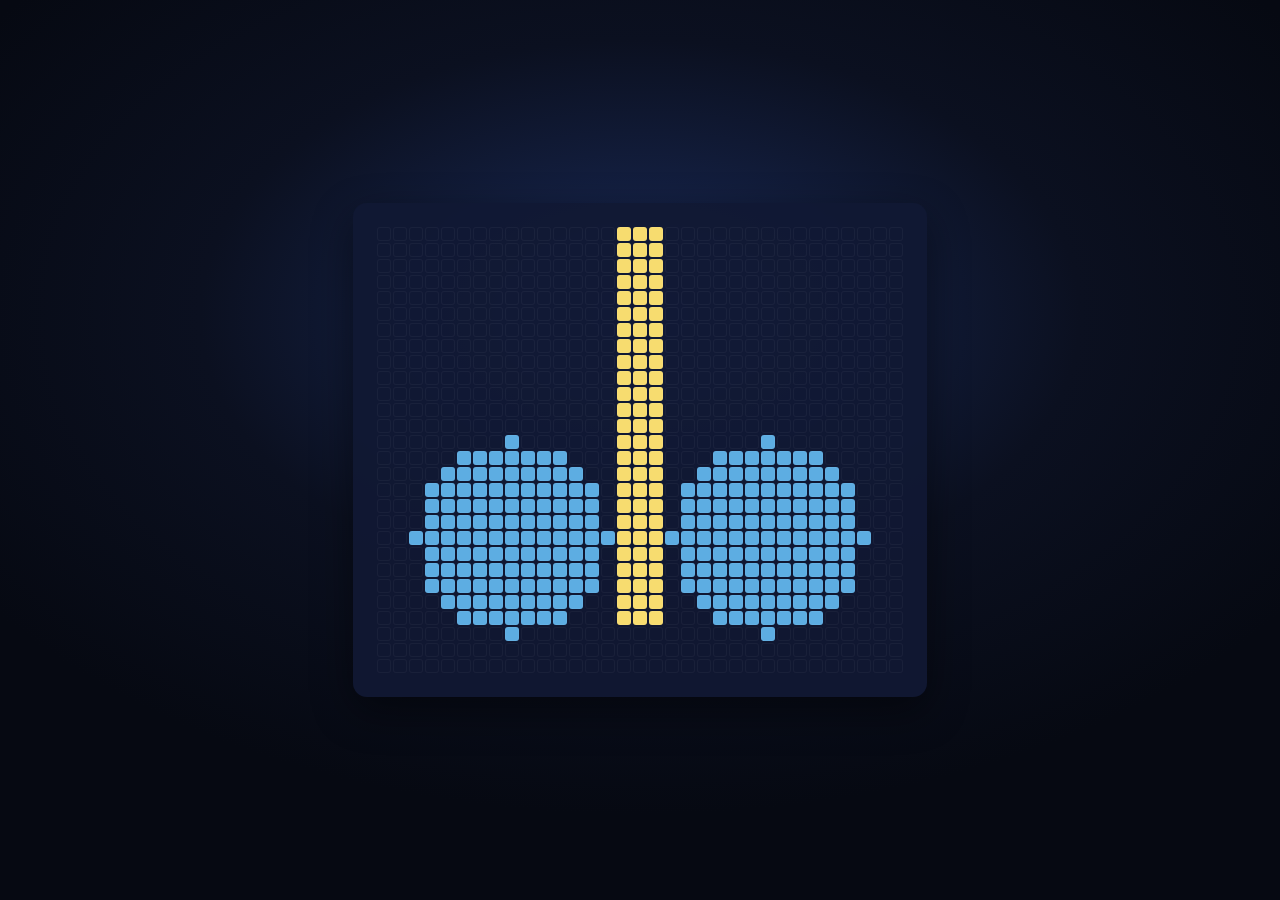
==== index.html @ 85f66463 "commit inicial" ====
<!doctype html>
<html lang="pt-br">
<head>
<meta charset="utf-8" />
<meta name="viewport" content="width=device-width, initial-scale=1" />
<title>Mapa Pixel</title>

<style>
  :root{
    --bg:#0b1020;
    --px:14px;
    --gap:2px;
  }

  body{
    margin:0;
    min-height:100vh;
    display:grid;
    place-items:center;
    background: radial-gradient(800px 500px at 50% 35%, #1a2b5a 0%, var(--bg) 55%, #060912 100%);
    font-family: system-ui, -apple-system, Segoe UI, Roboto, Arial, sans-serif;
  }

  .pixel{
    display:grid;
    grid-template-columns: repeat(var(--w), var(--px));
    grid-template-rows: repeat(var(--h), var(--px));
    gap: var(--gap);
    padding:24px;
    background: rgba(17,24,51,.92);
    border-radius:14px;
    box-shadow: 0 14px 40px rgba(0,0,0,.45);
  }

  .p{
    width:var(--px);
    height:var(--px);
    border-radius:3px;
    background: transparent;
    box-shadow: inset 0 0 0 1px rgba(255,255,255,.04);
  }
</style>
</head>

<body>

<div class="pixel" id="mapa" style="--w:33; --h:28;"></div>

<script>
const w = 33;
const h = 28;

const cor_circulo = "#5dade2";
const cor_coluna = "#f7dc6f";
const vazio = null;

const grid = Array.from({ length: h }, () => Array.from({ length: w }, () => vazio));

// centro da coluna
const xc = Math.floor(w / 2);

// coluna grossa (3 de largura)
const largura = 1; // -1,0,+1 => 3 pixels

// === círculos (mantém exatamente onde estavam) ===
const y_base_circulos = 13;
const raio = 6;

const y_centro = y_base_circulos + raio;
const x_esq = (xc - largura - 1) - raio;
const x_dir = (xc + largura + 1) + raio;

function dentro_do_circulo(x, y, x0, y0, r){
  const dx = x - x0;
  const dy = y - y0;
  return (dx*dx + dy*dy) <= (r*r);
}

// desenha círculos primeiro
for (let y = 0; y < h; y++){
  for (let x = 0; x < w; x++){
    const esq = dentro_do_circulo(x, y, x_esq, y_centro, raio);
    const dir = dentro_do_circulo(x, y, x_dir, y_centro, raio);
    if (esq || dir) grid[y][x] = cor_circulo;
  }
}

// === coluna (reta e esticada pra grudar na base de baixo) ===
// estica até a base visual (mesmo nível do fundo dos círculos)
const y_topo_coluna = 0;
const y_fim_coluna = Math.min(h - 1, y_base_circulos + (raio * 2) - 1); // chega no "chão" dos círculos

for (let y = y_topo_coluna; y <= y_fim_coluna; y++){
  for (let dx = -largura; dx <= largura; dx++){
    grid[y][xc + dx] = cor_coluna; // reta, sem afinar
  }
}

// render
const mapa = document.getElementById("mapa");
for (let y = 0; y < h; y++){
  for (let x = 0; x < w; x++){
    const d = document.createElement("div");
    d.className = "p";
    if (grid[y][x]) d.style.background = grid[y][x];
    mapa.appendChild(d);
  }
}
</script>

</body>
</html>
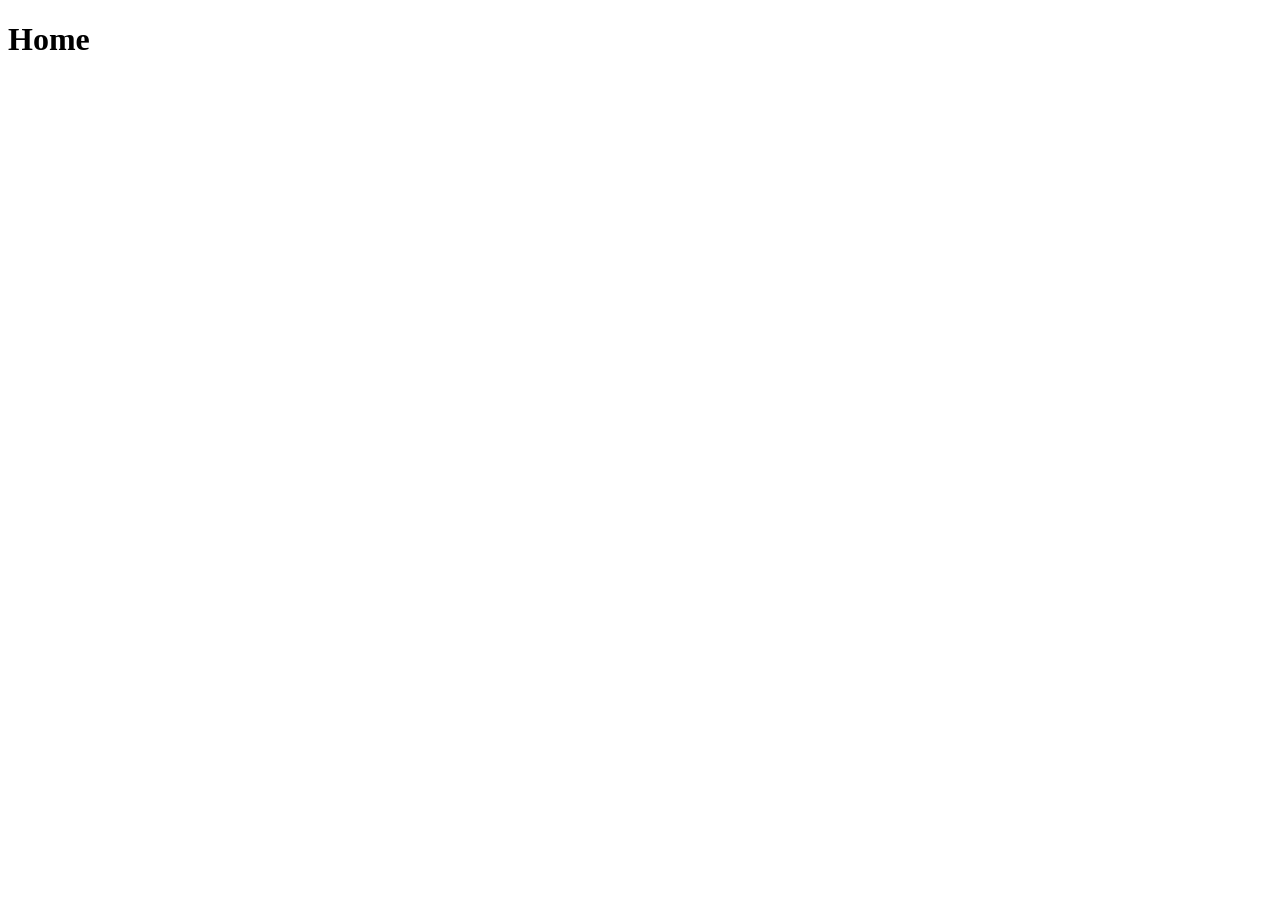
==== commit 44e466ef: "lab03 google maps" ====
--- a/index.html
+++ b/index.html
@@ -1,112 +1,14 @@
-<!doctype html>
-<html lang="pt-br">
+<!DOCTYPE html>
+<html lang="en">
+
 <head>
-<meta charset="utf-8" />
-<meta name="viewport" content="width=device-width, initial-scale=1" />
-<title>Mapa Pixel</title>
-
-<style>
-  :root{
-    --bg:#0b1020;
-    --px:14px;
-    --gap:2px;
-  }
-
-  body{
-    margin:0;
-    min-height:100vh;
-    display:grid;
-    place-items:center;
-    background: radial-gradient(800px 500px at 50% 35%, #1a2b5a 0%, var(--bg) 55%, #060912 100%);
-    font-family: system-ui, -apple-system, Segoe UI, Roboto, Arial, sans-serif;
-  }
-
-  .pixel{
-    display:grid;
-    grid-template-columns: repeat(var(--w), var(--px));
-    grid-template-rows: repeat(var(--h), var(--px));
-    gap: var(--gap);
-    padding:24px;
-    background: rgba(17,24,51,.92);
-    border-radius:14px;
-    box-shadow: 0 14px 40px rgba(0,0,0,.45);
-  }
-
-  .p{
-    width:var(--px);
-    height:var(--px);
-    border-radius:3px;
-    background: transparent;
-    box-shadow: inset 0 0 0 1px rgba(255,255,255,.04);
-  }
-</style>
+    <meta charset="UTF-8">
+    <meta name="viewport" content="width=device-width, initial-scale=1.0">
+    <title>Home</title>
 </head>
 
 <body>
+    <h1>Home</h1>
+</body>
 
-<div class="pixel" id="mapa" style="--w:33; --h:28;"></div>
-
-<script>
-const w = 33;
-const h = 28;
-
-const cor_circulo = "#5dade2";
-const cor_coluna = "#f7dc6f";
-const vazio = null;
-
-const grid = Array.from({ length: h }, () => Array.from({ length: w }, () => vazio));
-
-// centro da coluna
-const xc = Math.floor(w / 2);
-
-// coluna grossa (3 de largura)
-const largura = 1; // -1,0,+1 => 3 pixels
-
-// === círculos (mantém exatamente onde estavam) ===
-const y_base_circulos = 13;
-const raio = 6;
-
-const y_centro = y_base_circulos + raio;
-const x_esq = (xc - largura - 1) - raio;
-const x_dir = (xc + largura + 1) + raio;
-
-function dentro_do_circulo(x, y, x0, y0, r){
-  const dx = x - x0;
-  const dy = y - y0;
-  return (dx*dx + dy*dy) <= (r*r);
-}
-
-// desenha círculos primeiro
-for (let y = 0; y < h; y++){
-  for (let x = 0; x < w; x++){
-    const esq = dentro_do_circulo(x, y, x_esq, y_centro, raio);
-    const dir = dentro_do_circulo(x, y, x_dir, y_centro, raio);
-    if (esq || dir) grid[y][x] = cor_circulo;
-  }
-}
-
-// === coluna (reta e esticada pra grudar na base de baixo) ===
-// estica até a base visual (mesmo nível do fundo dos círculos)
-const y_topo_coluna = 0;
-const y_fim_coluna = Math.min(h - 1, y_base_circulos + (raio * 2) - 1); // chega no "chão" dos círculos
-
-for (let y = y_topo_coluna; y <= y_fim_coluna; y++){
-  for (let dx = -largura; dx <= largura; dx++){
-    grid[y][xc + dx] = cor_coluna; // reta, sem afinar
-  }
-}
-
-// render
-const mapa = document.getElementById("mapa");
-for (let y = 0; y < h; y++){
-  for (let x = 0; x < w; x++){
-    const d = document.createElement("div");
-    d.className = "p";
-    if (grid[y][x]) d.style.background = grid[y][x];
-    mapa.appendChild(d);
-  }
-}
-</script>
-
-</body>
 </html>
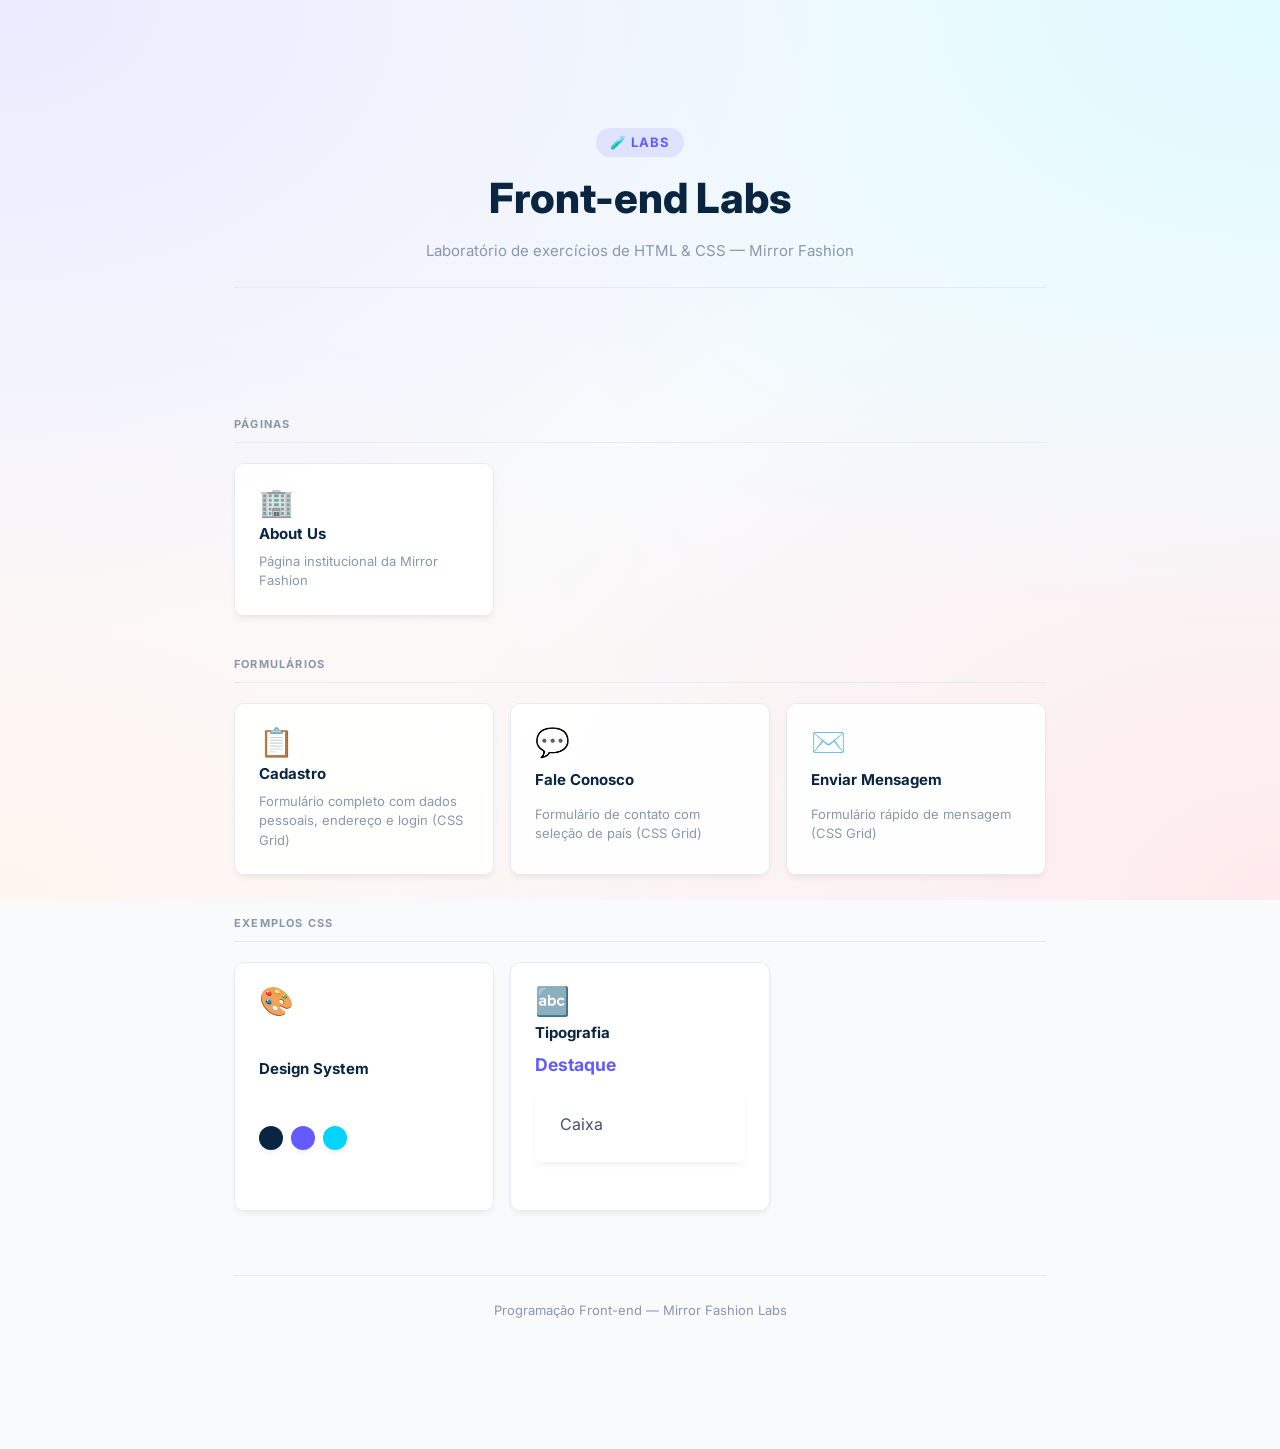
==== commit f6ede5e8: "feat: implement Mirror Fashion forms and labs infrastructure (clean version)" ====
--- a/index.html
+++ b/index.html
@@ -1,14 +1,89 @@
 <!DOCTYPE html>
-<html lang="en">
-
+<html lang="pt-BR">
 <head>
     <meta charset="UTF-8">
     <meta name="viewport" content="width=device-width, initial-scale=1.0">
-    <title>Home</title>
+    <meta name="description" content="Mirror Fashion Front-end Labs — Laboratório de exercícios de HTML e CSS">
+    <title>Front-end Labs | Mirror Fashion</title>
+    <link rel="stylesheet" href="css/reset.css">
+    <link rel="stylesheet" href="css/design-system.css">
+    <link rel="stylesheet" href="css/animations.css">
+    <link rel="stylesheet" href="css/components.css">
+    <link rel="stylesheet" href="css/style.css">
+    <link rel="preconnect" href="https://fonts.googleapis.com">
+    <link rel="preconnect" href="https://fonts.gstatic.com" crossorigin>
+    <link href="https://fonts.googleapis.com/css2?family=Inter:wght@400;600;700;800&display=swap" rel="stylesheet">
 </head>
+<body class="animate-fade-in">
 
-<body>
-    <h1>Home</h1>
+    <div class="labs-wrapper">
+        <header class="labs-header animate-slide-in">
+            <div class="labs-header__badge">🧪 Labs</div>
+            <h1>Front-end Labs</h1>
+            <p class="labs-header__desc">Laboratório de exercícios de HTML &amp; CSS — Mirror Fashion</p>
+        </header>
+
+        <nav class="labs-nav">
+            <section class="labs-section">
+                <h2 class="labs-section__title">Páginas</h2>
+                <div class="labs-grid">
+                    <a href="about-us.html" class="lab-card">
+                        <span class="lab-card__icon">🏢</span>
+                        <span class="lab-card__name">About Us</span>
+                        <span class="lab-card__desc">Página institucional da Mirror Fashion</span>
+                    </a>
+                </div>
+            </section>
+
+            <section class="labs-section">
+                <h2 class="labs-section__title">Formulários</h2>
+                <div class="labs-grid">
+                    <a href="forms/cadastro.html" class="lab-card">
+                        <span class="lab-card__icon">📋</span>
+                        <span class="lab-card__name">Cadastro</span>
+                        <span class="lab-card__desc">Formulário completo com dados pessoais, endereço e login (CSS Grid)</span>
+                    </a>
+                    <a href="forms/fale-conosco.html" class="lab-card">
+                        <span class="lab-card__icon">💬</span>
+                        <span class="lab-card__name">Fale Conosco</span>
+                        <span class="lab-card__desc">Formulário de contato com seleção de país (CSS Grid)</span>
+                    </a>
+                    <a href="forms/send-message.html" class="lab-card">
+                        <span class="lab-card__icon">✉️</span>
+                        <span class="lab-card__name">Enviar Mensagem</span>
+                        <span class="lab-card__desc">Formulário rápido de mensagem (CSS Grid)</span>
+                    </a>
+                </div>
+            </section>
+
+            <section class="labs-section">
+                <h2 class="labs-section__title">Exemplos CSS</h2>
+                <div class="labs-grid">
+                    <div class="lab-card lab-card--demo">
+                        <span class="lab-card__icon">🎨</span>
+                        <span class="lab-card__name">Design System</span>
+                        <div class="demo-swatches">
+                            <span class="swatch" style="background: var(--color-primary);" title="Primary"></span>
+                            <span class="swatch" style="background: var(--color-secondary);" title="Secondary"></span>
+                            <span class="swatch" style="background: var(--color-accent);" title="Accent"></span>
+                        </div>
+                    </div>
+                    <div class="lab-card lab-card--demo">
+                        <span class="lab-card__icon">🔤</span>
+                        <span class="lab-card__name">Tipografia</span>
+                        <div>
+                            <div class="destaque">Destaque</div>
+                            <div class="caixa" style="margin-top: 8px;">Caixa</div>
+                        </div>
+                    </div>
+                </div>
+            </section>
+        </nav>
+
+        <footer class="labs-footer">
+            Programação Front-end &mdash; Mirror Fashion Labs
+        </footer>
+    </div>
+
 </body>
-
 </html>
--- a/css/design-system.css
+++ b/css/design-system.css
@@ -0,0 +1,50 @@
+:root {
+    --font-sans: 'Inter', 'Segoe UI', Roboto, Helvetica, Arial, sans-serif;
+    --font-mono: 'Courier New', Courier, monospace;
+    
+    --font-default: var(--font-sans);
+    --font-principal-title: var(--font-sans);
+    --font-secondary-title: var(--font-sans);
+    --font-secondary-title-wgt: 700;
+
+    --color-primary: #0a2540;
+    --color-secondary: #635bff;
+    --color-accent: #00d4ff;
+    --color-accent-hover: #5851d8;
+    
+    --color-background: #f6f9fc;
+    --color-background-alt: rgba(255, 255, 255, 0.85);
+    
+    --color-border: #e6ebf1;
+    --color-border-hover: #c4cdd5;
+    
+    --color-text: #425466;
+    --color-text-heading: #0a2540;
+    --color-text-muted: #8898aa;
+    --color-white: #ffffff;
+    
+    --color-form-bg: rgba(255, 255, 255, 0.9);
+    --color-btn-primary: #635bff;
+    --color-btn-primary-hover: #5851d8;
+    
+    --gradient-bg-elegant: 
+        radial-gradient(at 0% 0%, hsla(242, 100%, 96%, 1) 0px, transparent 50%),
+        radial-gradient(at 100% 0%, hsla(189, 100%, 94%, 1) 0px, transparent 50%),
+        radial-gradient(at 100% 100%, hsla(355, 100%, 96%, 1) 0px, transparent 50%),
+        radial-gradient(at 0% 100%, hsla(22, 100%, 97%, 1) 0px, transparent 50%),
+        #f8fafc;
+
+    --space-xs: 8px;
+    --space-sm: 16px;
+    --space-md: 24px;
+    --space-lg: 40px;
+    --space-xl: 64px;
+
+    --max-width: 1040px;
+    --border-radius: 8px;
+    --transition: 0.3s cubic-bezier(0.4, 0, 0.2, 1);
+    
+    --shadow-sm: 0 4px 6px -1px rgba(0, 0, 0, 0.05), 0 2px 4px -1px rgba(0, 0, 0, 0.03);
+    --shadow-md: 0 10px 15px -3px rgba(0, 0, 0, 0.08), 0 4px 6px -2px rgba(0, 0, 0, 0.04);
+    --shadow-glow: 0 0 15px rgba(99, 91, 255, 0.2);
+}
--- a/css/animations.css
+++ b/css/animations.css
@@ -0,0 +1,21 @@
+@keyframes fadeIn {
+    from { opacity: 0; transform: translateY(10px); }
+    to { opacity: 1; transform: translateY(0); }
+}
+
+@keyframes slideInUp {
+    from { opacity: 0; transform: translateY(20px); }
+    to { opacity: 1; transform: translateY(0); }
+}
+
+.animate-fade-in {
+    animation: fadeIn 0.5s ease-out forwards;
+}
+
+.animate-slide-in {
+    animation: slideInUp 0.6s ease-out forwards;
+}
+
+a, button, input, select, textarea, .card {
+    transition: all var(--transition);
+}
--- a/css/components.css
+++ b/css/components.css
@@ -0,0 +1,95 @@
+.btn {
+    padding: 12px 24px;
+    border: none;
+    border-radius: var(--border-radius);
+    cursor: pointer;
+    font-weight: 600;
+    font-family: inherit;
+    font-size: 15px;
+    display: inline-block;
+    text-align: center;
+    text-decoration: none;
+    transition: background-color var(--transition), transform var(--transition), box-shadow var(--transition);
+}
+
+.btn-primary {
+    background-color: var(--color-btn-primary);
+    color: var(--color-white);
+    box-shadow: var(--shadow-sm);
+}
+
+.btn-primary:hover {
+    background-color: var(--color-btn-primary-hover);
+    transform: translateY(-2px);
+    box-shadow: var(--shadow-glow);
+}
+
+.btn-secondary {
+    background-color: var(--color-white);
+    color: var(--color-text-heading);
+    border: 1px solid var(--color-border);
+    box-shadow: var(--shadow-sm);
+}
+
+.btn-secondary:hover {
+    background-color: #f8f9fa;
+    color: var(--color-primary);
+    border-color: var(--color-border-hover);
+    transform: translateY(-2px);
+}
+
+.form-group {
+    margin-bottom: var(--space-md);
+}
+
+.form-label {
+    display: block;
+    font-weight: 600;
+    margin-bottom: 8px;
+    color: var(--color-text-heading);
+    font-size: 14px;
+}
+
+.form-input, .form-select, .form-textarea {
+    width: 100%;
+    padding: 12px 16px;
+    border: 1px solid var(--color-border);
+    border-radius: var(--border-radius);
+    font-family: inherit;
+    font-size: 15px;
+    background-color: rgba(255, 255, 255, 0.9);
+    color: var(--color-text-heading);
+    transition: border-color var(--transition), box-shadow var(--transition);
+}
+
+.form-input::placeholder, .form-textarea::placeholder {
+    color: var(--color-text-muted);
+}
+
+.form-input:focus, .form-select:focus, .form-textarea:focus {
+    outline: none;
+    border-color: var(--color-secondary);
+    box-shadow: 0 0 0 3px rgba(99, 91, 255, 0.2);
+    background-color: #ffffff;
+}
+
+.form-textarea {
+    min-height: 120px;
+    resize: vertical;
+}
+
+.card {
+    background-color: var(--color-background-alt);
+    backdrop-filter: blur(10px);
+    -webkit-backdrop-filter: blur(10px);
+    border-radius: var(--border-radius);
+    box-shadow: var(--shadow-sm);
+    padding: var(--space-lg);
+    border: 1px solid rgba(255, 255, 255, 0.6);
+    transition: transform var(--transition), box-shadow var(--transition);
+}
+
+.card:hover {
+    transform: translateY(-4px);
+    box-shadow: var(--shadow-md);
+}
--- a/css/style.css
+++ b/css/style.css
@@ -0,0 +1,222 @@
+body {
+    font-family: var(--font-sans);
+    line-height: 1.6;
+    padding: var(--space-xl) var(--space-md);
+    max-width: var(--max-width);
+    margin: 0 auto;
+}
+
+h1 {
+    font-size: 2.5rem;
+    color: var(--color-text-heading);
+    font-weight: 800;
+    margin-bottom: var(--space-md);
+}
+
+header {
+    margin-bottom: var(--space-xl);
+    padding-bottom: var(--space-md);
+    border-bottom: 1px solid var(--color-border);
+}
+
+.destaque {
+    color: var(--color-secondary);
+    font-weight: 700;
+    font-size: 1.1em;
+}
+
+.caixa {
+    background-color: var(--color-background-alt);
+    backdrop-filter: blur(10px);
+    -webkit-backdrop-filter: blur(10px);
+    border: 1px solid rgba(255, 255, 255, 0.6);
+    padding: var(--space-md);
+    margin: var(--space-md) 0;
+    border-radius: var(--border-radius);
+    box-shadow: var(--shadow-sm);
+    transition: transform var(--transition), box-shadow var(--transition);
+}
+
+.caixa:hover {
+    transform: translateY(-4px);
+    box-shadow: var(--shadow-md);
+}
+
+#identificador-unico {
+    background-color: rgba(252, 248, 227, 0.85);
+    backdrop-filter: blur(10px);
+    padding: var(--space-md);
+    border-left: 4px solid #f0ad4e;
+    margin: var(--space-md) 0;
+    border-radius: 4px;
+    color: #8a6d3b;
+}
+
+.exemplo-cor {
+    color: var(--color-white);
+    background-color: #00796b;
+    padding: var(--space-md);
+    border-radius: var(--border-radius);
+    text-align: center;
+    font-weight: 600;
+    margin: var(--space-md) 0;
+}
+
+code {
+    background-color: #f4f5f7;
+    color: #eb144c;
+    padding: 2px 6px;
+    border-radius: 4px;
+    font-family: var(--font-mono);
+    font-size: 0.9em;
+}
+
+section {
+    margin-bottom: var(--space-lg);
+}
+
+h2 {
+    color: var(--color-text-heading);
+    margin-bottom: var(--space-sm);
+    font-weight: 600;
+    font-size: 1.5rem;
+}
+
+.labs-wrapper {
+    font-family: var(--font-sans);
+    max-width: 860px;
+    margin: 0 auto;
+    padding: var(--space-xl) var(--space-md);
+    display: grid;
+    gap: var(--space-xl);
+}
+
+.labs-header {
+    text-align: center;
+    display: grid;
+    gap: var(--space-xs);
+}
+
+.labs-header__badge {
+    display: inline-block;
+    background: rgba(99, 91, 255, 0.12);
+    color: var(--color-secondary);
+    font-size: 13px;
+    font-weight: 700;
+    letter-spacing: 1px;
+    text-transform: uppercase;
+    padding: 4px 14px;
+    border-radius: 20px;
+    width: fit-content;
+    margin: 0 auto;
+}
+
+.labs-header h1 {
+    font-size: 2.6rem;
+    font-weight: 800;
+    color: var(--color-text-heading);
+    margin: 0;
+}
+
+.labs-header__desc {
+    color: var(--color-text-muted);
+    font-size: 15px;
+    margin: 0;
+}
+
+.labs-nav {
+    display: grid;
+    gap: var(--space-lg);
+}
+
+.labs-section {
+    display: grid;
+    gap: var(--space-sm);
+    margin: 0;
+}
+
+.labs-section__title {
+    font-size: 11px;
+    font-weight: 700;
+    text-transform: uppercase;
+    letter-spacing: 1.2px;
+    color: var(--color-text-muted);
+    padding-bottom: 8px;
+    border-bottom: 1px solid var(--color-border);
+    margin: 0 0 4px;
+}
+
+.labs-grid {
+    display: grid;
+    grid-template-columns: repeat(auto-fill, minmax(220px, 1fr));
+    gap: var(--space-sm);
+}
+
+.lab-card {
+    background: rgba(255, 255, 255, 0.9);
+    backdrop-filter: blur(10px);
+    border: 1px solid var(--color-border);
+    border-radius: 10px;
+    padding: var(--space-md);
+    text-decoration: none;
+    color: inherit;
+    display: grid;
+    gap: 6px;
+    transition: transform var(--transition), box-shadow var(--transition), border-color var(--transition);
+    box-shadow: var(--shadow-sm);
+}
+
+.lab-card:hover {
+    transform: translateY(-4px);
+    box-shadow: var(--shadow-md);
+    border-color: var(--color-secondary);
+}
+
+.lab-card__icon {
+    font-size: 28px;
+    line-height: 1;
+}
+
+.lab-card__name {
+    font-weight: 700;
+    color: var(--color-text-heading);
+    font-size: 15px;
+}
+
+.lab-card__desc {
+    font-size: 13px;
+    color: var(--color-text-muted);
+    line-height: 1.5;
+}
+
+.lab-card--demo {
+    cursor: default;
+}
+
+.lab-card--demo:hover {
+    transform: none;
+    box-shadow: var(--shadow-sm);
+    border-color: var(--color-border);
+}
+
+.demo-swatches {
+    display: flex;
+    gap: 8px;
+    margin-top: 4px;
+}
+
+.swatch {
+    width: 24px;
+    height: 24px;
+    border-radius: 50%;
+    display: inline-block;
+    box-shadow: var(--shadow-sm);
+}
+
+.labs-footer {
+    text-align: center;
+    color: var(--color-text-muted);
+    font-size: 13px;
+    padding-top: var(--space-md);
+    border-top: 1px solid var(--color-border);
+}
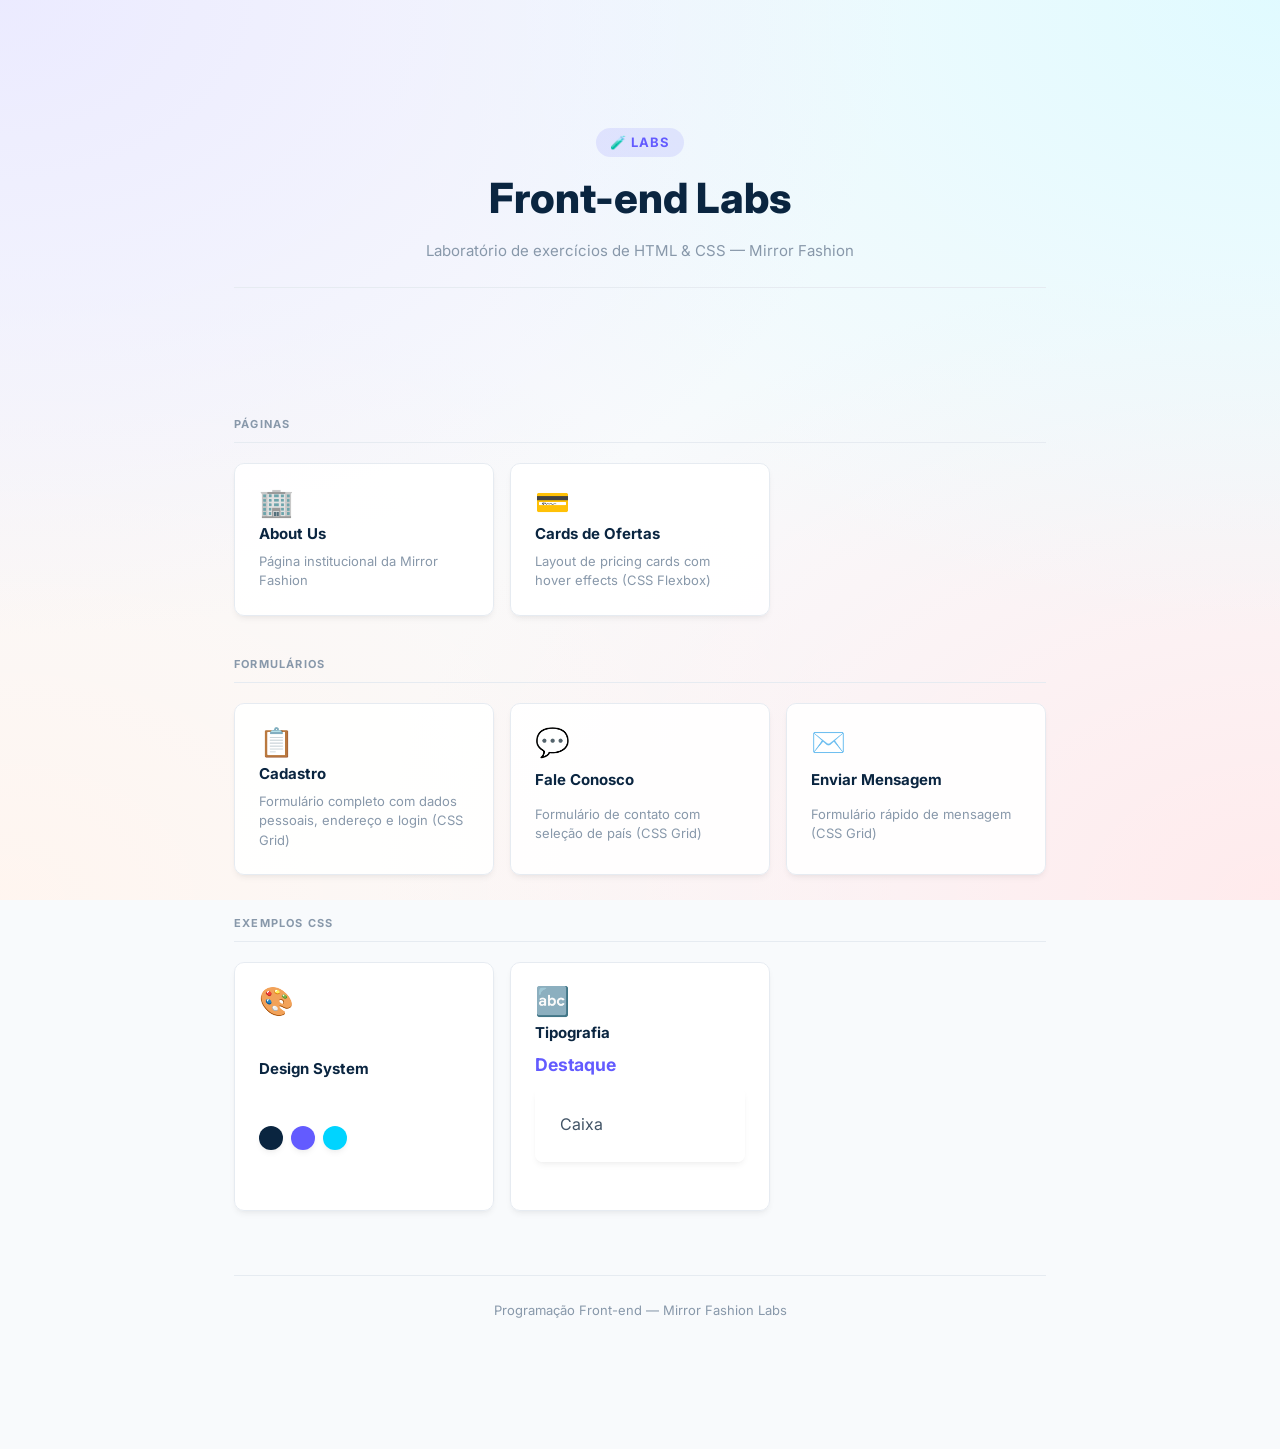
==== commit 5ff527c7: "style, structure: atualizacao de pastas e melhoria de UI/UX dos cards" ====
--- a/index.html
+++ b/index.html
@@ -5,11 +5,11 @@
     <meta name="viewport" content="width=device-width, initial-scale=1.0">
     <meta name="description" content="Mirror Fashion Front-end Labs — Laboratório de exercícios de HTML e CSS">
     <title>Front-end Labs | Mirror Fashion</title>
-    <link rel="stylesheet" href="css/reset.css">
-    <link rel="stylesheet" href="css/design-system.css">
-    <link rel="stylesheet" href="css/animations.css">
-    <link rel="stylesheet" href="css/components.css">
-    <link rel="stylesheet" href="css/style.css">
+    <link rel="stylesheet" href="css/base/reset.css">
+    <link rel="stylesheet" href="css/base/design-system.css">
+    <link rel="stylesheet" href="css/base/animations.css">
+    <link rel="stylesheet" href="css/components/components.css">
+    <link rel="stylesheet" href="css/base/style.css">
     <link rel="preconnect" href="https://fonts.googleapis.com">
     <link rel="preconnect" href="https://fonts.gstatic.com" crossorigin>
     <link href="https://fonts.googleapis.com/css2?family=Inter:wght@400;600;700;800&display=swap" rel="stylesheet">
@@ -27,10 +27,15 @@
             <section class="labs-section">
                 <h2 class="labs-section__title">Páginas</h2>
                 <div class="labs-grid">
-                    <a href="about-us.html" class="lab-card">
+                    <a href="pages/about-us.html" class="lab-card">
                         <span class="lab-card__icon">🏢</span>
                         <span class="lab-card__name">About Us</span>
                         <span class="lab-card__desc">Página institucional da Mirror Fashion</span>
+                    </a>
+                    <a href="pages/cards.html" class="lab-card">
+                        <span class="lab-card__icon">💳</span>
+                        <span class="lab-card__name">Cards de Ofertas</span>
+                        <span class="lab-card__desc">Layout de pricing cards com hover effects (CSS Flexbox)</span>
                     </a>
                 </div>
             </section>
--- a/css/base/design-system.css
+++ b/css/base/design-system.css
@@ -0,0 +1,50 @@
+:root {
+    --font-sans: 'Inter', 'Segoe UI', Roboto, Helvetica, Arial, sans-serif;
+    --font-mono: 'Courier New', Courier, monospace;
+
+    --font-default: var(--font-sans);
+    --font-principal-title: var(--font-sans);
+    --font-secondary-title: var(--font-sans);
+    --font-secondary-title-wgt: 700;
+
+    --color-primary: #0a2540;
+    --color-secondary: #635bff;
+    --color-accent: #00d4ff;
+    --color-accent-hover: #5851d8;
+
+    --color-background: #f6f9fc;
+    --color-background-alt: rgba(255, 255, 255, 0.85);
+
+    --color-border: #e6ebf1;
+    --color-border-hover: #c4cdd5;
+
+    --color-text: #425466;
+    --color-text-heading: #0a2540;
+    --color-text-muted: #8898aa;
+    --color-white: #ffffff;
+
+    --color-form-bg: rgba(255, 255, 255, 0.9);
+    --color-btn-primary: #635bff;
+    --color-btn-primary-hover: #5851d8;
+
+    --gradient-bg-elegant:
+        radial-gradient(at 0% 0%, hsla(242, 100%, 96%, 1) 0px, transparent 50%),
+        radial-gradient(at 100% 0%, hsla(189, 100%, 94%, 1) 0px, transparent 50%),
+        radial-gradient(at 100% 100%, hsla(355, 100%, 96%, 1) 0px, transparent 50%),
+        radial-gradient(at 0% 100%, hsla(22, 100%, 97%, 1) 0px, transparent 50%),
+        #f8fafc;
+
+    --space-xs: 8px;
+    --space-sm: 16px;
+    --space-md: 24px;
+    --space-lg: 40px;
+    --space-xl: 64px;
+
+    --max-width: 1040px;
+    --border-radius: 8px;
+    --transition: 0.3s cubic-bezier(0.4, 0, 0.2, 1);
+
+    --shadow-sm: 0 4px 6px -1px rgba(0, 0, 0, 0.05), 0 2px 4px -1px rgba(0, 0, 0, 0.03);
+    --shadow-md: 0 10px 15px -3px rgba(0, 0, 0, 0.08), 0 4px 6px -2px rgba(0, 0, 0, 0.04);
+    --shadow-glow: 0 0 15px rgba(99, 91, 255, 0.2);
+}
--- a/css/base/animations.css
+++ b/css/base/animations.css
@@ -0,0 +1,21 @@
+@keyframes fadeIn {
+    from { opacity: 0; transform: translateY(10px); }
+    to { opacity: 1; transform: translateY(0); }
+}
+
+@keyframes slideInUp {
+    from { opacity: 0; transform: translateY(20px); }
+    to { opacity: 1; transform: translateY(0); }
+}
+
+.animate-fade-in {
+    animation: fadeIn 0.5s ease-out forwards;
+}
+
+.animate-slide-in {
+    animation: slideInUp 0.6s ease-out forwards;
+}
+
+a, button, input, select, textarea, .card {
+    transition: all var(--transition);
+}
--- a/css/components/components.css
+++ b/css/components/components.css
@@ -0,0 +1,95 @@
+.btn {
+    padding: 12px 24px;
+    border: none;
+    border-radius: var(--border-radius);
+    cursor: pointer;
+    font-weight: 600;
+    font-family: inherit;
+    font-size: 15px;
+    display: inline-block;
+    text-align: center;
+    text-decoration: none;
+    transition: background-color var(--transition), transform var(--transition), box-shadow var(--transition);
+}
+
+.btn-primary {
+    background-color: var(--color-btn-primary);
+    color: var(--color-white);
+    box-shadow: var(--shadow-sm);
+}
+
+.btn-primary:hover {
+    background-color: var(--color-btn-primary-hover);
+    transform: translateY(-2px);
+    box-shadow: var(--shadow-glow);
+}
+
+.btn-secondary {
+    background-color: var(--color-white);
+    color: var(--color-text-heading);
+    border: 1px solid var(--color-border);
+    box-shadow: var(--shadow-sm);
+}
+
+.btn-secondary:hover {
+    background-color: #f8f9fa;
+    color: var(--color-primary);
+    border-color: var(--color-border-hover);
+    transform: translateY(-2px);
+}
+
+.form-group {
+    margin-bottom: var(--space-md);
+}
+
+.form-label {
+    display: block;
+    font-weight: 600;
+    margin-bottom: 8px;
+    color: var(--color-text-heading);
+    font-size: 14px;
+}
+
+.form-input, .form-select, .form-textarea {
+    width: 100%;
+    padding: 12px 16px;
+    border: 1px solid var(--color-border);
+    border-radius: var(--border-radius);
+    font-family: inherit;
+    font-size: 15px;
+    background-color: rgba(255, 255, 255, 0.9);
+    color: var(--color-text-heading);
+    transition: border-color var(--transition), box-shadow var(--transition);
+}
+
+.form-input::placeholder, .form-textarea::placeholder {
+    color: var(--color-text-muted);
+}
+
+.form-input:focus, .form-select:focus, .form-textarea:focus {
+    outline: none;
+    border-color: var(--color-secondary);
+    box-shadow: 0 0 0 3px rgba(99, 91, 255, 0.2);
+    background-color: #ffffff;
+}
+
+.form-textarea {
+    min-height: 120px;
+    resize: vertical;
+}
+
+.card {
+    background-color: var(--color-background-alt);
+    backdrop-filter: blur(10px);
+    -webkit-backdrop-filter: blur(10px);
+    border-radius: var(--border-radius);
+    box-shadow: var(--shadow-sm);
+    padding: var(--space-lg);
+    border: 1px solid rgba(255, 255, 255, 0.6);
+    transition: transform var(--transition), box-shadow var(--transition);
+}
+
+.card:hover {
+    transform: translateY(-4px);
+    box-shadow: var(--shadow-md);
+}
--- a/css/base/style.css
+++ b/css/base/style.css
@@ -0,0 +1,222 @@
+body {
+    font-family: var(--font-sans);
+    line-height: 1.6;
+    padding: var(--space-xl) var(--space-md);
+    max-width: var(--max-width);
+    margin: 0 auto;
+}
+
+h1 {
+    font-size: 2.5rem;
+    color: var(--color-text-heading);
+    font-weight: 800;
+    margin-bottom: var(--space-md);
+}
+
+header {
+    margin-bottom: var(--space-xl);
+    padding-bottom: var(--space-md);
+    border-bottom: 1px solid var(--color-border);
+}
+
+.destaque {
+    color: var(--color-secondary);
+    font-weight: 700;
+    font-size: 1.1em;
+}
+
+.caixa {
+    background-color: var(--color-background-alt);
+    backdrop-filter: blur(10px);
+    -webkit-backdrop-filter: blur(10px);
+    border: 1px solid rgba(255, 255, 255, 0.6);
+    padding: var(--space-md);
+    margin: var(--space-md) 0;
+    border-radius: var(--border-radius);
+    box-shadow: var(--shadow-sm);
+    transition: transform var(--transition), box-shadow var(--transition);
+}
+
+.caixa:hover {
+    transform: translateY(-4px);
+    box-shadow: var(--shadow-md);
+}
+
+#identificador-unico {
+    background-color: rgba(252, 248, 227, 0.85);
+    backdrop-filter: blur(10px);
+    padding: var(--space-md);
+    border-left: 4px solid #f0ad4e;
+    margin: var(--space-md) 0;
+    border-radius: 4px;
+    color: #8a6d3b;
+}
+
+.exemplo-cor {
+    color: var(--color-white);
+    background-color: #00796b;
+    padding: var(--space-md);
+    border-radius: var(--border-radius);
+    text-align: center;
+    font-weight: 600;
+    margin: var(--space-md) 0;
+}
+
+code {
+    background-color: #f4f5f7;
+    color: #eb144c;
+    padding: 2px 6px;
+    border-radius: 4px;
+    font-family: var(--font-mono);
+    font-size: 0.9em;
+}
+
+section {
+    margin-bottom: var(--space-lg);
+}
+
+h2 {
+    color: var(--color-text-heading);
+    margin-bottom: var(--space-sm);
+    font-weight: 600;
+    font-size: 1.5rem;
+}
+
+.labs-wrapper {
+    font-family: var(--font-sans);
+    max-width: 860px;
+    margin: 0 auto;
+    padding: var(--space-xl) var(--space-md);
+    display: grid;
+    gap: var(--space-xl);
+}
+
+.labs-header {
+    text-align: center;
+    display: grid;
+    gap: var(--space-xs);
+}
+
+.labs-header__badge {
+    display: inline-block;
+    background: rgba(99, 91, 255, 0.12);
+    color: var(--color-secondary);
+    font-size: 13px;
+    font-weight: 700;
+    letter-spacing: 1px;
+    text-transform: uppercase;
+    padding: 4px 14px;
+    border-radius: 20px;
+    width: fit-content;
+    margin: 0 auto;
+}
+
+.labs-header h1 {
+    font-size: 2.6rem;
+    font-weight: 800;
+    color: var(--color-text-heading);
+    margin: 0;
+}
+
+.labs-header__desc {
+    color: var(--color-text-muted);
+    font-size: 15px;
+    margin: 0;
+}
+
+.labs-nav {
+    display: grid;
+    gap: var(--space-lg);
+}
+
+.labs-section {
+    display: grid;
+    gap: var(--space-sm);
+    margin: 0;
+}
+
+.labs-section__title {
+    font-size: 11px;
+    font-weight: 700;
+    text-transform: uppercase;
+    letter-spacing: 1.2px;
+    color: var(--color-text-muted);
+    padding-bottom: 8px;
+    border-bottom: 1px solid var(--color-border);
+    margin: 0 0 4px;
+}
+
+.labs-grid {
+    display: grid;
+    grid-template-columns: repeat(auto-fill, minmax(220px, 1fr));
+    gap: var(--space-sm);
+}
+
+.lab-card {
+    background: rgba(255, 255, 255, 0.9);
+    backdrop-filter: blur(10px);
+    border: 1px solid var(--color-border);
+    border-radius: 10px;
+    padding: var(--space-md);
+    text-decoration: none;
+    color: inherit;
+    display: grid;
+    gap: 6px;
+    transition: transform var(--transition), box-shadow var(--transition), border-color var(--transition);
+    box-shadow: var(--shadow-sm);
+}
+
+.lab-card:hover {
+    transform: translateY(-4px);
+    box-shadow: var(--shadow-md);
+    border-color: var(--color-secondary);
+}
+
+.lab-card__icon {
+    font-size: 28px;
+    line-height: 1;
+}
+
+.lab-card__name {
+    font-weight: 700;
+    color: var(--color-text-heading);
+    font-size: 15px;
+}
+
+.lab-card__desc {
+    font-size: 13px;
+    color: var(--color-text-muted);
+    line-height: 1.5;
+}
+
+.lab-card--demo {
+    cursor: default;
+}
+
+.lab-card--demo:hover {
+    transform: none;
+    box-shadow: var(--shadow-sm);
+    border-color: var(--color-border);
+}
+
+.demo-swatches {
+    display: flex;
+    gap: 8px;
+    margin-top: 4px;
+}
+
+.swatch {
+    width: 24px;
+    height: 24px;
+    border-radius: 50%;
+    display: inline-block;
+    box-shadow: var(--shadow-sm);
+}
+
+.labs-footer {
+    text-align: center;
+    color: var(--color-text-muted);
+    font-size: 13px;
+    padding-top: var(--space-md);
+    border-top: 1px solid var(--color-border);
+}
